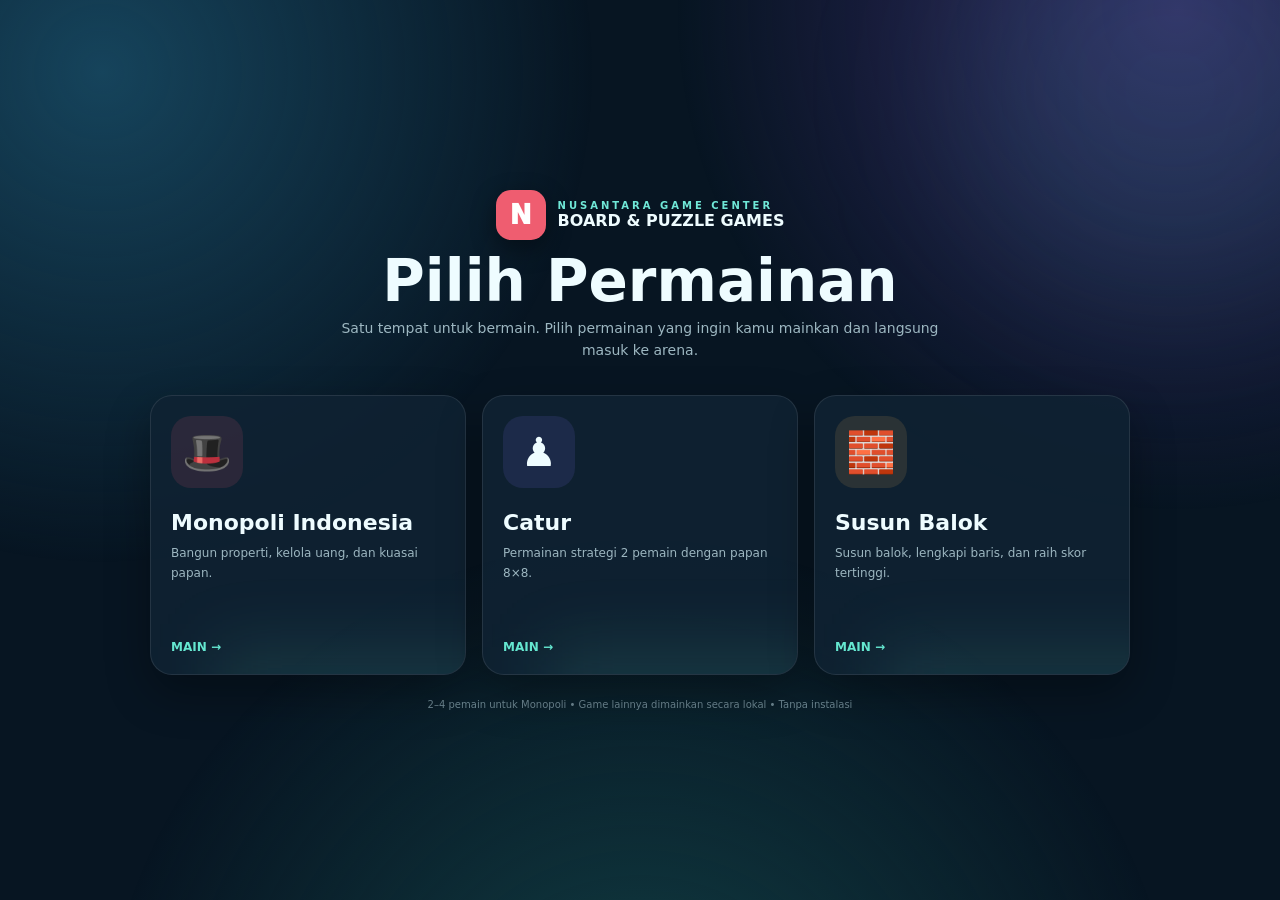
==== index.html @ 36b2a160 "Make game selection the first page" ====
<!DOCTYPE html><html lang="id"><head><meta charset="UTF-8"><meta name="viewport" content="width=device-width,initial-scale=1"><title>Nusantara Game Center</title><style>*{box-sizing:border-box}html,body{margin:0;min-height:100%;font-family:Inter,system-ui,-apple-system,Segoe UI,sans-serif}body{min-height:100vh;display:flex;align-items:center;justify-content:center;padding:24px;background:#071522;color:#eefcff;overflow-x:hidden;position:relative}body:before{content:'';position:fixed;inset:-20%;background:radial-gradient(circle at 20% 20%,#16445c 0,transparent 28%),radial-gradient(circle at 80% 15%,#31265f 0,transparent 28%),radial-gradient(circle at 50% 100%,#123f45 0,transparent 35%);z-index:-2}.glow{position:fixed;width:420px;height:420px;border-radius:50%;background:#43d9d01c;filter:blur(80px);top:-120px;right:-100px;z-index:-1}.wrap{width:min(980px,100%);text-align:center}.brand{display:inline-flex;align-items:center;gap:12px;margin-bottom:10px}.brandmark{width:50px;height:50px;border-radius:15px;background:#ef5d70;color:white;display:grid;place-items:center;font-weight:1000;font-size:26px;box-shadow:0 8px 25px #0006}.eyebrow{text-transform:uppercase;letter-spacing:3px;font-size:10px;color:#70e8d8;font-weight:800}h1{margin:4px 0 8px;font-size:clamp(30px,6vw,58px);line-height:.95}p{margin:0 auto;color:#9db7c1;max-width:620px;font-size:14px;line-height:1.6}.games{display:grid;grid-template-columns:repeat(3,1fr);gap:16px;margin-top:34px}.game{display:flex;flex-direction:column;text-align:left;text-decoration:none;color:inherit;min-height:280px;padding:20px;border:1px solid #ffffff18;border-radius:22px;background:#102333d9;box-shadow:0 18px 45px #0005;transition:.2s;position:relative;overflow:hidden}.game:hover{transform:translateY(-5px);border-color:#65e7d066}.game:after{content:'';position:absolute;inset:auto -20% -55% 20%;height:180px;background:#65e7d01c;filter:blur(35px)}.icon{width:72px;height:72px;border-radius:20px;display:grid;place-items:center;font-size:40px;background:#ffffff0d;margin-bottom:22px;position:relative;z-index:1}.game h2{font-size:22px;margin:0 0 7px;position:relative;z-index:1}.game span{font-size:12px;color:#9db7c1;line-height:1.5;position:relative;z-index:1}.play{margin-top:auto;padding-top:20px;color:#65e7d0;font-weight:900;font-size:12px;position:relative;z-index:1}.mono .icon{background:#ef5d7020}.chess .icon{background:#8a7cf620}.blocks .icon{background:#f3b85c20}footer{margin-top:24px;color:#6f8994;font-size:10px}@media(max-width:700px){body{padding:16px;align-items:flex-start}.wrap{padding-top:24px}.brandmark{width:42px;height:42px;font-size:22px}.eyebrow{font-size:8px;letter-spacing:2px}h1{font-size:34px}p{font-size:12px}.games{grid-template-columns:1fr;gap:10px;margin-top:24px}.game{min-height:0;height:108px;padding:14px 16px;display:grid;grid-template-columns:58px 1fr auto;grid-template-rows:auto auto;column-gap:14px;align-items:center}.icon{width:58px;height:58px;border-radius:16px;font-size:31px;grid-row:1/3;margin:0}.game h2{font-size:17px;margin:0}.game span{font-size:10px}.play{padding:0;grid-column:3;grid-row:1/3;white-space:nowrap}footer{margin-top:18px}}@media(max-width:390px){.wrap{padding-top:10px}.games{margin-top:18px}.game{height:96px;padding:11px 13px;grid-template-columns:50px 1fr auto;gap:10px}.icon{width:50px;height:50px;font-size:27px}.game h2{font-size:15px}.game span{font-size:9px}}
</style></head><body><div class="glow"></div><main class="wrap"><div class="brand"><div class="brandmark">N</div><div style="text-align:left"><div class="eyebrow">Nusantara Game Center</div><strong>BOARD & PUZZLE GAMES</strong></div></div><h1>Pilih Permainan</h1><p>Satu tempat untuk bermain. Pilih permainan yang ingin kamu mainkan dan langsung masuk ke arena.</p><section class="games"><a class="game mono" href="monopoly.html"><div class="icon">🎩</div><div><h2>Monopoli Indonesia</h2><span>Bangun properti, kelola uang, dan kuasai papan.</span></div><div class="play">MAIN →</div></a><a class="game chess" href="chess.html"><div class="icon">♟</div><div><h2>Catur</h2><span>Permainan strategi 2 pemain dengan papan 8×8.</span></div><div class="play">MAIN →</div></a><a class="game blocks" href="blocks.html"><div class="icon">🧱</div><div><h2>Susun Balok</h2><span>Susun balok, lengkapi baris, dan raih skor tertinggi.</span></div><div class="play">MAIN →</div></a></section><footer>2–4 pemain untuk Monopoli • Game lainnya dimainkan secara lokal • Tanpa instalasi</footer></main></body></html>
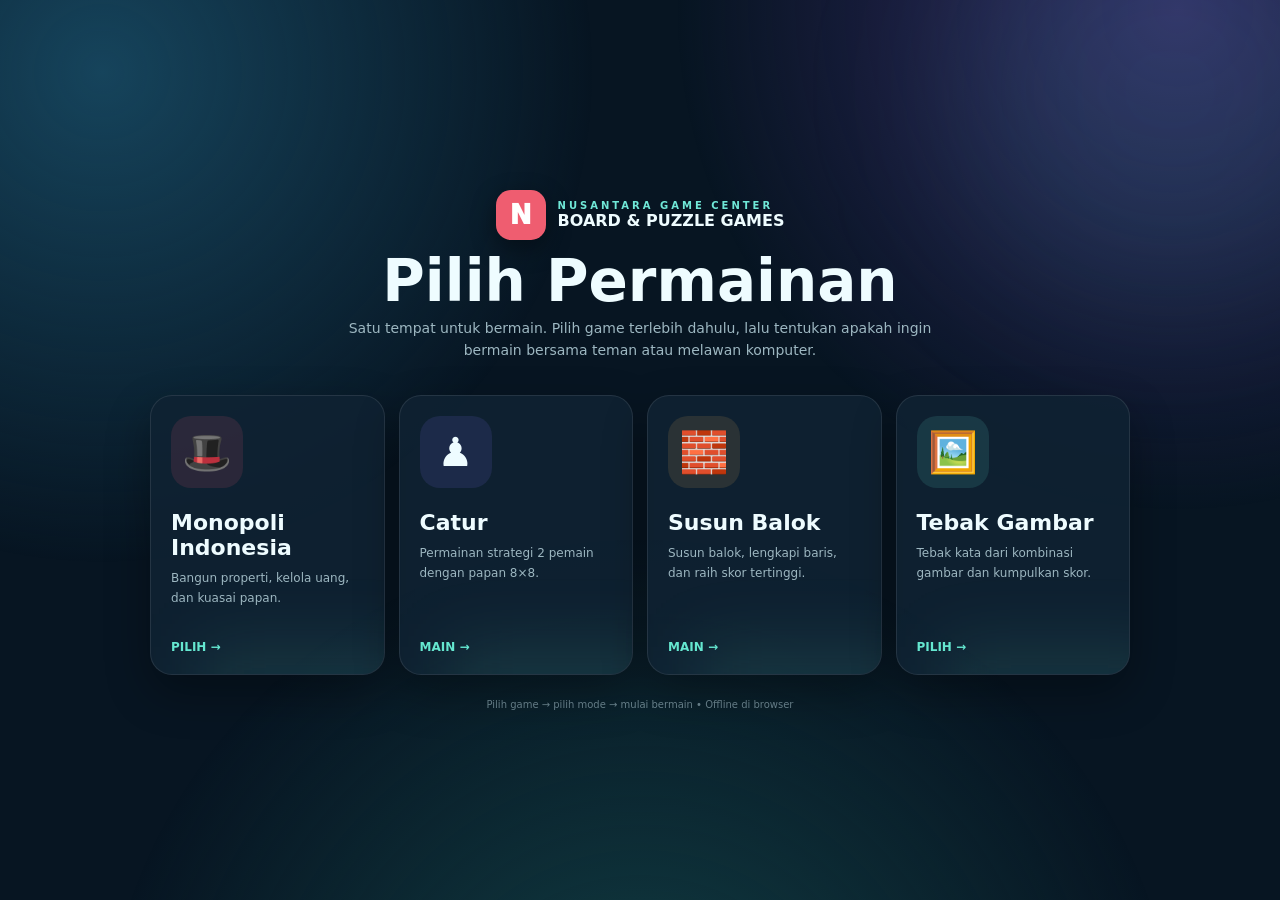
==== commit 9d83a0e7: "Make game selection the first screen and add Tebak Gambar" ====
--- a/index.html
+++ b/index.html
@@ -1,2 +1,2 @@
-<!DOCTYPE html><html lang="id"><head><meta charset="UTF-8"><meta name="viewport" content="width=device-width,initial-scale=1"><title>Nusantara Game Center</title><style>*{box-sizing:border-box}html,body{margin:0;min-height:100%;font-family:Inter,system-ui,-apple-system,Segoe UI,sans-serif}body{min-height:100vh;display:flex;align-items:center;justify-content:center;padding:24px;background:#071522;color:#eefcff;overflow-x:hidden;position:relative}body:before{content:'';position:fixed;inset:-20%;background:radial-gradient(circle at 20% 20%,#16445c 0,transparent 28%),radial-gradient(circle at 80% 15%,#31265f 0,transparent 28%),radial-gradient(circle at 50% 100%,#123f45 0,transparent 35%);z-index:-2}.glow{position:fixed;width:420px;height:420px;border-radius:50%;background:#43d9d01c;filter:blur(80px);top:-120px;right:-100px;z-index:-1}.wrap{width:min(980px,100%);text-align:center}.brand{display:inline-flex;align-items:center;gap:12px;margin-bottom:10px}.brandmark{width:50px;height:50px;border-radius:15px;background:#ef5d70;color:white;display:grid;place-items:center;font-weight:1000;font-size:26px;box-shadow:0 8px 25px #0006}.eyebrow{text-transform:uppercase;letter-spacing:3px;font-size:10px;color:#70e8d8;font-weight:800}h1{margin:4px 0 8px;font-size:clamp(30px,6vw,58px);line-height:.95}p{margin:0 auto;color:#9db7c1;max-width:620px;font-size:14px;line-height:1.6}.games{display:grid;grid-template-columns:repeat(3,1fr);gap:16px;margin-top:34px}.game{display:flex;flex-direction:column;text-align:left;text-decoration:none;color:inherit;min-height:280px;padding:20px;border:1px solid #ffffff18;border-radius:22px;background:#102333d9;box-shadow:0 18px 45px #0005;transition:.2s;position:relative;overflow:hidden}.game:hover{transform:translateY(-5px);border-color:#65e7d066}.game:after{content:'';position:absolute;inset:auto -20% -55% 20%;height:180px;background:#65e7d01c;filter:blur(35px)}.icon{width:72px;height:72px;border-radius:20px;display:grid;place-items:center;font-size:40px;background:#ffffff0d;margin-bottom:22px;position:relative;z-index:1}.game h2{font-size:22px;margin:0 0 7px;position:relative;z-index:1}.game span{font-size:12px;color:#9db7c1;line-height:1.5;position:relative;z-index:1}.play{margin-top:auto;padding-top:20px;color:#65e7d0;font-weight:900;font-size:12px;position:relative;z-index:1}.mono .icon{background:#ef5d7020}.chess .icon{background:#8a7cf620}.blocks .icon{background:#f3b85c20}footer{margin-top:24px;color:#6f8994;font-size:10px}@media(max-width:700px){body{padding:16px;align-items:flex-start}.wrap{padding-top:24px}.brandmark{width:42px;height:42px;font-size:22px}.eyebrow{font-size:8px;letter-spacing:2px}h1{font-size:34px}p{font-size:12px}.games{grid-template-columns:1fr;gap:10px;margin-top:24px}.game{min-height:0;height:108px;padding:14px 16px;display:grid;grid-template-columns:58px 1fr auto;grid-template-rows:auto auto;column-gap:14px;align-items:center}.icon{width:58px;height:58px;border-radius:16px;font-size:31px;grid-row:1/3;margin:0}.game h2{font-size:17px;margin:0}.game span{font-size:10px}.play{padding:0;grid-column:3;grid-row:1/3;white-space:nowrap}footer{margin-top:18px}}@media(max-width:390px){.wrap{padding-top:10px}.games{margin-top:18px}.game{height:96px;padding:11px 13px;grid-template-columns:50px 1fr auto;gap:10px}.icon{width:50px;height:50px;font-size:27px}.game h2{font-size:15px}.game span{font-size:9px}}
-</style></head><body><div class="glow"></div><main class="wrap"><div class="brand"><div class="brandmark">N</div><div style="text-align:left"><div class="eyebrow">Nusantara Game Center</div><strong>BOARD & PUZZLE GAMES</strong></div></div><h1>Pilih Permainan</h1><p>Satu tempat untuk bermain. Pilih permainan yang ingin kamu mainkan dan langsung masuk ke arena.</p><section class="games"><a class="game mono" href="monopoly.html"><div class="icon">🎩</div><div><h2>Monopoli Indonesia</h2><span>Bangun properti, kelola uang, dan kuasai papan.</span></div><div class="play">MAIN →</div></a><a class="game chess" href="chess.html"><div class="icon">♟</div><div><h2>Catur</h2><span>Permainan strategi 2 pemain dengan papan 8×8.</span></div><div class="play">MAIN →</div></a><a class="game blocks" href="blocks.html"><div class="icon">🧱</div><div><h2>Susun Balok</h2><span>Susun balok, lengkapi baris, dan raih skor tertinggi.</span></div><div class="play">MAIN →</div></a></section><footer>2–4 pemain untuk Monopoli • Game lainnya dimainkan secara lokal • Tanpa instalasi</footer></main></body></html>+<!DOCTYPE html><html lang="id"><head><meta charset="UTF-8"><meta name="viewport" content="width=device-width,initial-scale=1"><title>Nusantara Game Center</title><style>*{box-sizing:border-box}html,body{margin:0;min-height:100%;font-family:Inter,system-ui,-apple-system,Segoe UI,sans-serif}body{min-height:100vh;display:flex;align-items:center;justify-content:center;padding:24px;background:#071522;color:#eefcff;overflow-x:hidden;position:relative}body:before{content:'';position:fixed;inset:-20%;background:radial-gradient(circle at 20% 20%,#16445c 0,transparent 28%),radial-gradient(circle at 80% 15%,#31265f 0,transparent 28%),radial-gradient(circle at 50% 100%,#123f45 0,transparent 35%);z-index:-2}.glow{position:fixed;width:420px;height:420px;border-radius:50%;background:#43d9d01c;filter:blur(80px);top:-120px;right:-100px;z-index:-1}.wrap{width:min(980px,100%);text-align:center}.brand{display:inline-flex;align-items:center;gap:12px;margin-bottom:10px}.brandmark{width:50px;height:50px;border-radius:15px;background:#ef5d70;color:white;display:grid;place-items:center;font-weight:1000;font-size:26px;box-shadow:0 8px 25px #0006}.eyebrow{text-transform:uppercase;letter-spacing:3px;font-size:10px;color:#70e8d8;font-weight:800}h1{margin:4px 0 8px;font-size:clamp(30px,6vw,58px);line-height:.95}p{margin:0 auto;color:#9db7c1;max-width:620px;font-size:14px;line-height:1.6}.games{display:grid;grid-template-columns:repeat(4,1fr);gap:14px;margin-top:34px}.game{display:flex;flex-direction:column;text-align:left;text-decoration:none;color:inherit;min-height:280px;padding:20px;border:1px solid #ffffff18;border-radius:22px;background:#102333d9;box-shadow:0 18px 45px #0005;transition:.2s;position:relative;overflow:hidden}.game:hover{transform:translateY(-5px);border-color:#65e7d066}.game:after{content:'';position:absolute;inset:auto -20% -55% 20%;height:180px;background:#65e7d01c;filter:blur(35px)}.icon{width:72px;height:72px;border-radius:20px;display:grid;place-items:center;font-size:40px;background:#ffffff0d;margin-bottom:22px;position:relative;z-index:1}.game h2{font-size:22px;margin:0 0 7px;position:relative;z-index:1}.game span{font-size:12px;color:#9db7c1;line-height:1.5;position:relative;z-index:1}.play{margin-top:auto;padding-top:20px;color:#65e7d0;font-weight:900;font-size:12px;position:relative;z-index:1}.mono .icon{background:#ef5d7020}.chess .icon{background:#8a7cf620}.blocks .icon{background:#f3b85c20}.guess .icon{background:#65e7d020}footer{margin-top:24px;color:#6f8994;font-size:10px}@media(max-width:850px){.games{grid-template-columns:repeat(2,1fr)}}@media(max-width:700px){body{padding:16px;align-items:flex-start}.wrap{padding-top:24px}.brandmark{width:42px;height:42px;font-size:22px}.eyebrow{font-size:8px;letter-spacing:2px}h1{font-size:34px}p{font-size:12px}.games{grid-template-columns:1fr;gap:10px;margin-top:24px}.game{min-height:0;height:108px;padding:14px 16px;display:grid;grid-template-columns:58px 1fr auto;grid-template-rows:auto auto;column-gap:14px;align-items:center}.icon{width:58px;height:58px;border-radius:16px;font-size:31px;grid-row:1/3;margin:0}.game h2{font-size:17px;margin:0}.game span{font-size:10px}.play{padding:0;grid-column:3;grid-row:1/3;white-space:nowrap}footer{margin-top:18px}}@media(max-width:390px){.wrap{padding-top:10px}.games{margin-top:18px}.game{height:96px;padding:11px 13px;grid-template-columns:50px 1fr auto;gap:10px}.icon{width:50px;height:50px;font-size:27px}.game h2{font-size:15px}.game span{font-size:9px}}
+</style></head><body><div class="glow"></div><main class="wrap"><div class="brand"><div class="brandmark">N</div><div style="text-align:left"><div class="eyebrow">Nusantara Game Center</div><strong>BOARD & PUZZLE GAMES</strong></div></div><h1>Pilih Permainan</h1><p>Satu tempat untuk bermain. Pilih game terlebih dahulu, lalu tentukan apakah ingin bermain bersama teman atau melawan komputer.</p><section class="games"><a class="game mono" href="mode.html?game=monopoly"><div class="icon">🎩</div><div><h2>Monopoli Indonesia</h2><span>Bangun properti, kelola uang, dan kuasai papan.</span></div><div class="play">PILIH →</div></a><a class="game chess" href="chess.html"><div class="icon">♟</div><div><h2>Catur</h2><span>Permainan strategi 2 pemain dengan papan 8×8.</span></div><div class="play">MAIN →</div></a><a class="game blocks" href="blocks.html"><div class="icon">🧱</div><div><h2>Susun Balok</h2><span>Susun balok, lengkapi baris, dan raih skor tertinggi.</span></div><div class="play">MAIN →</div></a><a class="game guess" href="mode.html?game=tebak-gambar"><div class="icon">🖼️</div><div><h2>Tebak Gambar</h2><span>Tebak kata dari kombinasi gambar dan kumpulkan skor.</span></div><div class="play">PILIH →</div></a></section><footer>Pilih game → pilih mode → mulai bermain • Offline di browser</footer></main></body></html>
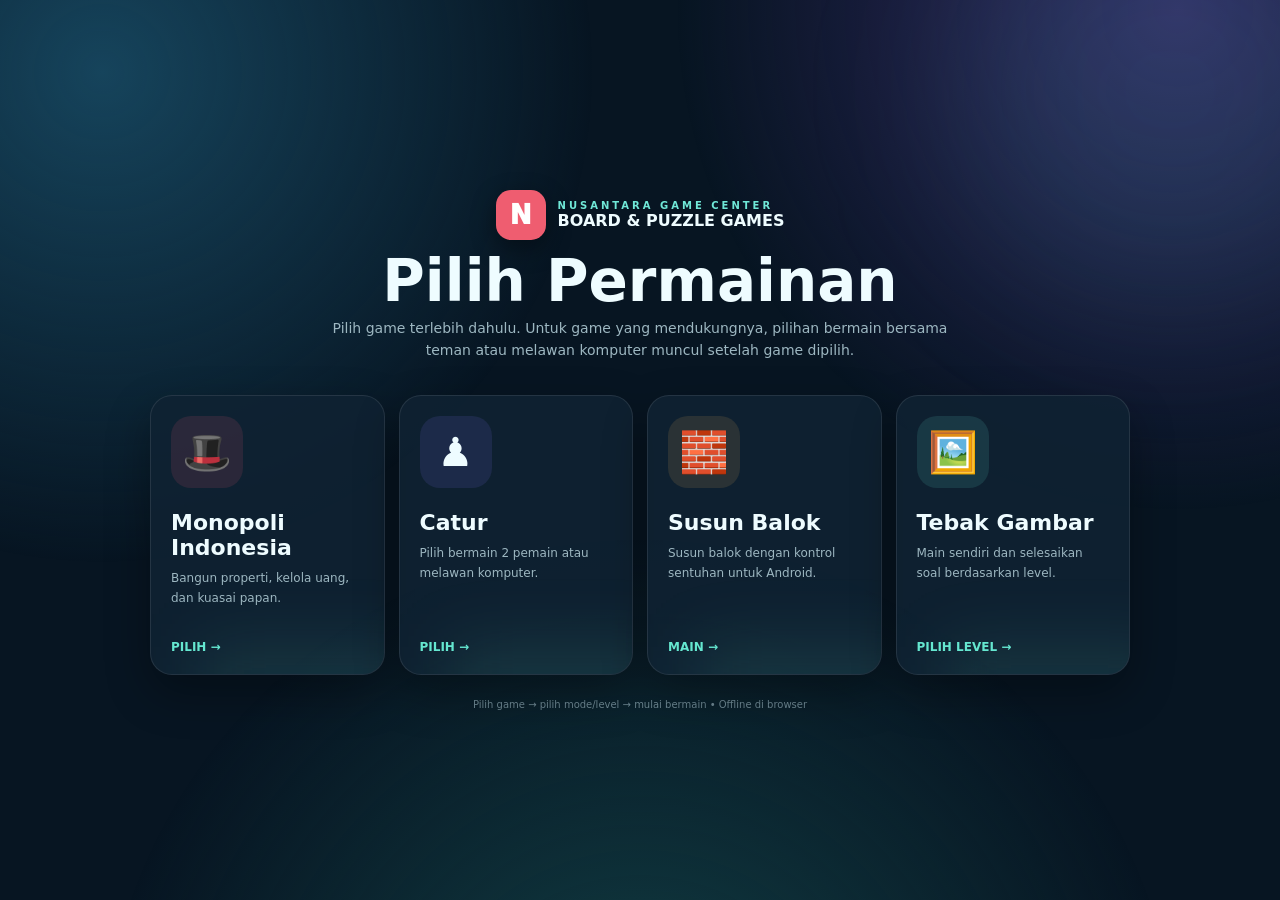
==== commit 693f44ce: "Perbaiki alur game dan kontrol Susun Balok" ====
--- a/index.html
+++ b/index.html
@@ -1,2 +1 @@
-<!DOCTYPE html><html lang="id"><head><meta charset="UTF-8"><meta name="viewport" content="width=device-width,initial-scale=1"><title>Nusantara Game Center</title><style>*{box-sizing:border-box}html,body{margin:0;min-height:100%;font-family:Inter,system-ui,-apple-system,Segoe UI,sans-serif}body{min-height:100vh;display:flex;align-items:center;justify-content:center;padding:24px;background:#071522;color:#eefcff;overflow-x:hidden;position:relative}body:before{content:'';position:fixed;inset:-20%;background:radial-gradient(circle at 20% 20%,#16445c 0,transparent 28%),radial-gradient(circle at 80% 15%,#31265f 0,transparent 28%),radial-gradient(circle at 50% 100%,#123f45 0,transparent 35%);z-index:-2}.glow{position:fixed;width:420px;height:420px;border-radius:50%;background:#43d9d01c;filter:blur(80px);top:-120px;right:-100px;z-index:-1}.wrap{width:min(980px,100%);text-align:center}.brand{display:inline-flex;align-items:center;gap:12px;margin-bottom:10px}.brandmark{width:50px;height:50px;border-radius:15px;background:#ef5d70;color:white;display:grid;place-items:center;font-weight:1000;font-size:26px;box-shadow:0 8px 25px #0006}.eyebrow{text-transform:uppercase;letter-spacing:3px;font-size:10px;color:#70e8d8;font-weight:800}h1{margin:4px 0 8px;font-size:clamp(30px,6vw,58px);line-height:.95}p{margin:0 auto;color:#9db7c1;max-width:620px;font-size:14px;line-height:1.6}.games{display:grid;grid-template-columns:repeat(4,1fr);gap:14px;margin-top:34px}.game{display:flex;flex-direction:column;text-align:left;text-decoration:none;color:inherit;min-height:280px;padding:20px;border:1px solid #ffffff18;border-radius:22px;background:#102333d9;box-shadow:0 18px 45px #0005;transition:.2s;position:relative;overflow:hidden}.game:hover{transform:translateY(-5px);border-color:#65e7d066}.game:after{content:'';position:absolute;inset:auto -20% -55% 20%;height:180px;background:#65e7d01c;filter:blur(35px)}.icon{width:72px;height:72px;border-radius:20px;display:grid;place-items:center;font-size:40px;background:#ffffff0d;margin-bottom:22px;position:relative;z-index:1}.game h2{font-size:22px;margin:0 0 7px;position:relative;z-index:1}.game span{font-size:12px;color:#9db7c1;line-height:1.5;position:relative;z-index:1}.play{margin-top:auto;padding-top:20px;color:#65e7d0;font-weight:900;font-size:12px;position:relative;z-index:1}.mono .icon{background:#ef5d7020}.chess .icon{background:#8a7cf620}.blocks .icon{background:#f3b85c20}.guess .icon{background:#65e7d020}footer{margin-top:24px;color:#6f8994;font-size:10px}@media(max-width:850px){.games{grid-template-columns:repeat(2,1fr)}}@media(max-width:700px){body{padding:16px;align-items:flex-start}.wrap{padding-top:24px}.brandmark{width:42px;height:42px;font-size:22px}.eyebrow{font-size:8px;letter-spacing:2px}h1{font-size:34px}p{font-size:12px}.games{grid-template-columns:1fr;gap:10px;margin-top:24px}.game{min-height:0;height:108px;padding:14px 16px;display:grid;grid-template-columns:58px 1fr auto;grid-template-rows:auto auto;column-gap:14px;align-items:center}.icon{width:58px;height:58px;border-radius:16px;font-size:31px;grid-row:1/3;margin:0}.game h2{font-size:17px;margin:0}.game span{font-size:10px}.play{padding:0;grid-column:3;grid-row:1/3;white-space:nowrap}footer{margin-top:18px}}@media(max-width:390px){.wrap{padding-top:10px}.games{margin-top:18px}.game{height:96px;padding:11px 13px;grid-template-columns:50px 1fr auto;gap:10px}.icon{width:50px;height:50px;font-size:27px}.game h2{font-size:15px}.game span{font-size:9px}}
-</style></head><body><div class="glow"></div><main class="wrap"><div class="brand"><div class="brandmark">N</div><div style="text-align:left"><div class="eyebrow">Nusantara Game Center</div><strong>BOARD & PUZZLE GAMES</strong></div></div><h1>Pilih Permainan</h1><p>Satu tempat untuk bermain. Pilih game terlebih dahulu, lalu tentukan apakah ingin bermain bersama teman atau melawan komputer.</p><section class="games"><a class="game mono" href="mode.html?game=monopoly"><div class="icon">🎩</div><div><h2>Monopoli Indonesia</h2><span>Bangun properti, kelola uang, dan kuasai papan.</span></div><div class="play">PILIH →</div></a><a class="game chess" href="chess.html"><div class="icon">♟</div><div><h2>Catur</h2><span>Permainan strategi 2 pemain dengan papan 8×8.</span></div><div class="play">MAIN →</div></a><a class="game blocks" href="blocks.html"><div class="icon">🧱</div><div><h2>Susun Balok</h2><span>Susun balok, lengkapi baris, dan raih skor tertinggi.</span></div><div class="play">MAIN →</div></a><a class="game guess" href="mode.html?game=tebak-gambar"><div class="icon">🖼️</div><div><h2>Tebak Gambar</h2><span>Tebak kata dari kombinasi gambar dan kumpulkan skor.</span></div><div class="play">PILIH →</div></a></section><footer>Pilih game → pilih mode → mulai bermain • Offline di browser</footer></main></body></html>+<!DOCTYPE html><html lang="id"><head><meta charset="UTF-8"><meta name="viewport" content="width=device-width,initial-scale=1"><title>Nusantara Game Center</title><style>*{box-sizing:border-box}html,body{margin:0;min-height:100%;font-family:Inter,system-ui,-apple-system,Segoe UI,sans-serif}body{min-height:100vh;display:flex;align-items:center;justify-content:center;padding:24px;background:#071522;color:#eefcff;overflow-x:hidden;position:relative}body:before{content:'';position:fixed;inset:-20%;background:radial-gradient(circle at 20% 20%,#16445c 0,transparent 28%),radial-gradient(circle at 80% 15%,#31265f 0,transparent 28%),radial-gradient(circle at 50% 100%,#123f45 0,transparent 35%);z-index:-2}.glow{position:fixed;width:420px;height:420px;border-radius:50%;background:#43d9d01c;filter:blur(80px);top:-120px;right:-100px;z-index:-1}.wrap{width:min(980px,100%);text-align:center}.brand{display:inline-flex;align-items:center;gap:12px;margin-bottom:10px}.brandmark{width:50px;height:50px;border-radius:15px;background:#ef5d70;color:white;display:grid;place-items:center;font-weight:1000;font-size:26px;box-shadow:0 8px 25px #0006}.eyebrow{text-transform:uppercase;letter-spacing:3px;font-size:10px;color:#70e8d8;font-weight:800}h1{margin:4px 0 8px;font-size:clamp(30px,6vw,58px);line-height:.95}p{margin:0 auto;color:#9db7c1;max-width:620px;font-size:14px;line-height:1.6}.games{display:grid;grid-template-columns:repeat(4,1fr);gap:14px;margin-top:34px}.game{display:flex;flex-direction:column;text-align:left;text-decoration:none;color:inherit;min-height:280px;padding:20px;border:1px solid #ffffff18;border-radius:22px;background:#102333d9;box-shadow:0 18px 45px #0005;transition:.2s;position:relative;overflow:hidden}.game:hover{transform:translateY(-5px);border-color:#65e7d066}.game:after{content:'';position:absolute;inset:auto -20% -55% 20%;height:180px;background:#65e7d01c;filter:blur(35px)}.icon{width:72px;height:72px;border-radius:20px;display:grid;place-items:center;font-size:40px;background:#ffffff0d;margin-bottom:22px;position:relative;z-index:1}.game h2{font-size:22px;margin:0 0 7px;position:relative;z-index:1}.game span{font-size:12px;color:#9db7c1;line-height:1.5;position:relative;z-index:1}.play{margin-top:auto;padding-top:20px;color:#65e7d0;font-weight:900;font-size:12px;position:relative;z-index:1}.mono .icon{background:#ef5d7020}.chess .icon{background:#8a7cf620}.blocks .icon{background:#f3b85c20}.guess .icon{background:#65e7d020}footer{margin-top:24px;color:#6f8994;font-size:10px}@media(max-width:850px){.games{grid-template-columns:repeat(2,1fr)}}@media(max-width:700px){body{padding:16px;align-items:flex-start}.wrap{padding-top:24px}.brandmark{width:42px;height:42px;font-size:22px}.eyebrow{font-size:8px;letter-spacing:2px}h1{font-size:34px}p{font-size:12px}.games{grid-template-columns:1fr;gap:10px;margin-top:24px}.game{min-height:0;height:108px;padding:14px 16px;display:grid;grid-template-columns:58px 1fr auto;grid-template-rows:auto auto;column-gap:14px;align-items:center}.icon{width:58px;height:58px;border-radius:16px;font-size:31px;grid-row:1/3;margin:0}.game h2{font-size:17px;margin:0}.game span{font-size:10px}.play{padding:0;grid-column:3;grid-row:1/3;white-space:nowrap}footer{margin-top:18px}}@media(max-width:390px){.wrap{padding-top:10px}.games{margin-top:18px}.game{height:96px;padding:11px 13px;grid-template-columns:50px 1fr auto;gap:10px}.icon{width:50px;height:50px;font-size:27px}.game h2{font-size:15px}.game span{font-size:9px}}</style></head><body><div class="glow"></div><main class="wrap"><div class="brand"><div class="brandmark">N</div><div style="text-align:left"><div class="eyebrow">Nusantara Game Center</div><strong>BOARD & PUZZLE GAMES</strong></div></div><h1>Pilih Permainan</h1><p>Pilih game terlebih dahulu. Untuk game yang mendukungnya, pilihan bermain bersama teman atau melawan komputer muncul setelah game dipilih.</p><section class="games"><a class="game mono" href="games.html?game=monopoly"><div class="icon">🎩</div><div><h2>Monopoli Indonesia</h2><span>Bangun properti, kelola uang, dan kuasai papan.</span></div><div class="play">PILIH →</div></a><a class="game chess" href="games.html?game=chess"><div class="icon">♟</div><div><h2>Catur</h2><span>Pilih bermain 2 pemain atau melawan komputer.</span></div><div class="play">PILIH →</div></a><a class="game blocks" href="blocks.html"><div class="icon">🧱</div><div><h2>Susun Balok</h2><span>Susun balok dengan kontrol sentuhan untuk Android.</span></div><div class="play">MAIN →</div></a><a class="game guess" href="games.html?game=tebak-gambar"><div class="icon">🖼️</div><div><h2>Tebak Gambar</h2><span>Main sendiri dan selesaikan soal berdasarkan level.</span></div><div class="play">PILIH LEVEL →</div></a></section><footer>Pilih game → pilih mode/level → mulai bermain • Offline di browser</footer></main></body></html>
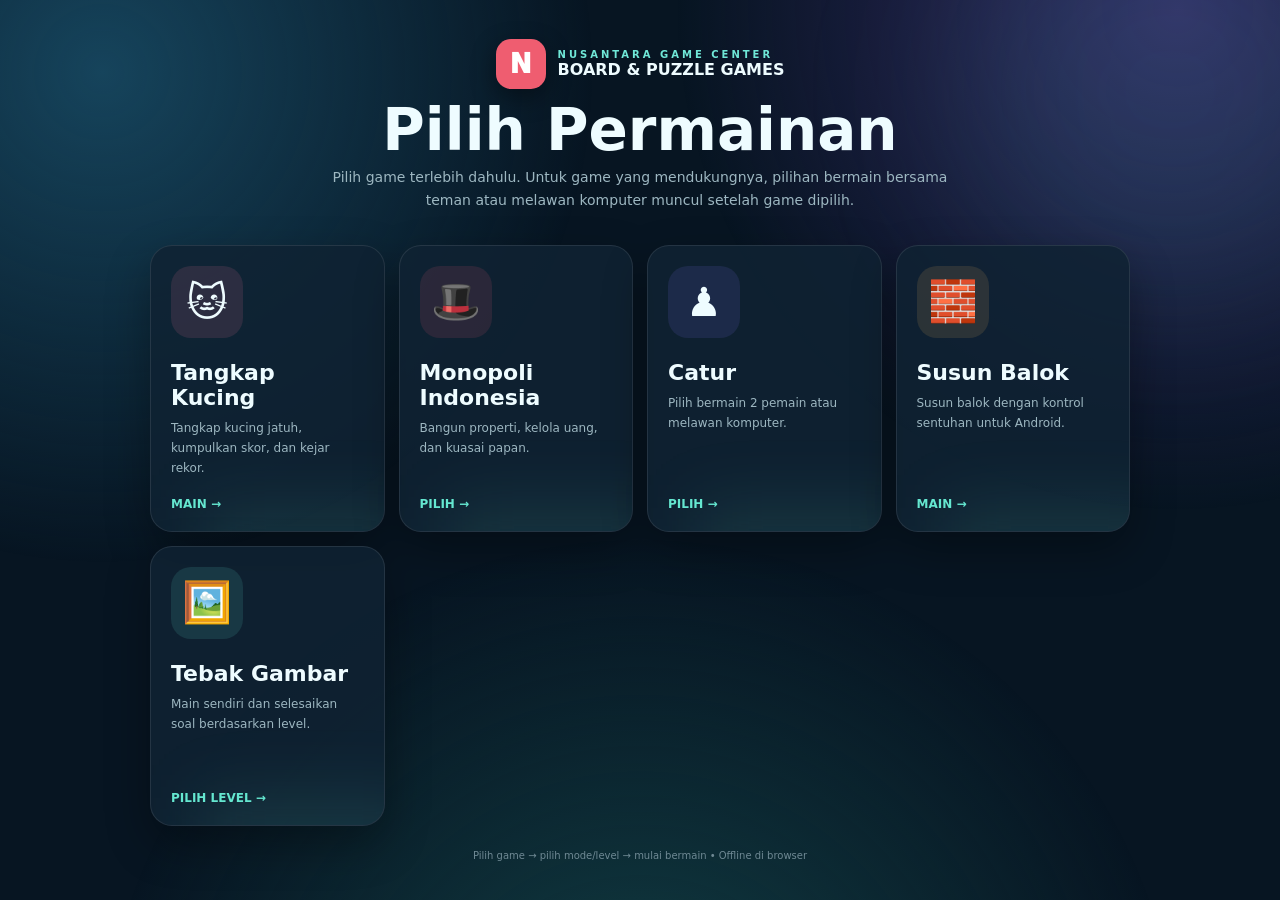
==== commit 9db82e8b: "Add Tangkap Kucing to game selection" ====
--- a/index.html
+++ b/index.html
@@ -1 +1 @@
-<!DOCTYPE html><html lang="id"><head><meta charset="UTF-8"><meta name="viewport" content="width=device-width,initial-scale=1"><title>Nusantara Game Center</title><style>*{box-sizing:border-box}html,body{margin:0;min-height:100%;font-family:Inter,system-ui,-apple-system,Segoe UI,sans-serif}body{min-height:100vh;display:flex;align-items:center;justify-content:center;padding:24px;background:#071522;color:#eefcff;overflow-x:hidden;position:relative}body:before{content:'';position:fixed;inset:-20%;background:radial-gradient(circle at 20% 20%,#16445c 0,transparent 28%),radial-gradient(circle at 80% 15%,#31265f 0,transparent 28%),radial-gradient(circle at 50% 100%,#123f45 0,transparent 35%);z-index:-2}.glow{position:fixed;width:420px;height:420px;border-radius:50%;background:#43d9d01c;filter:blur(80px);top:-120px;right:-100px;z-index:-1}.wrap{width:min(980px,100%);text-align:center}.brand{display:inline-flex;align-items:center;gap:12px;margin-bottom:10px}.brandmark{width:50px;height:50px;border-radius:15px;background:#ef5d70;color:white;display:grid;place-items:center;font-weight:1000;font-size:26px;box-shadow:0 8px 25px #0006}.eyebrow{text-transform:uppercase;letter-spacing:3px;font-size:10px;color:#70e8d8;font-weight:800}h1{margin:4px 0 8px;font-size:clamp(30px,6vw,58px);line-height:.95}p{margin:0 auto;color:#9db7c1;max-width:620px;font-size:14px;line-height:1.6}.games{display:grid;grid-template-columns:repeat(4,1fr);gap:14px;margin-top:34px}.game{display:flex;flex-direction:column;text-align:left;text-decoration:none;color:inherit;min-height:280px;padding:20px;border:1px solid #ffffff18;border-radius:22px;background:#102333d9;box-shadow:0 18px 45px #0005;transition:.2s;position:relative;overflow:hidden}.game:hover{transform:translateY(-5px);border-color:#65e7d066}.game:after{content:'';position:absolute;inset:auto -20% -55% 20%;height:180px;background:#65e7d01c;filter:blur(35px)}.icon{width:72px;height:72px;border-radius:20px;display:grid;place-items:center;font-size:40px;background:#ffffff0d;margin-bottom:22px;position:relative;z-index:1}.game h2{font-size:22px;margin:0 0 7px;position:relative;z-index:1}.game span{font-size:12px;color:#9db7c1;line-height:1.5;position:relative;z-index:1}.play{margin-top:auto;padding-top:20px;color:#65e7d0;font-weight:900;font-size:12px;position:relative;z-index:1}.mono .icon{background:#ef5d7020}.chess .icon{background:#8a7cf620}.blocks .icon{background:#f3b85c20}.guess .icon{background:#65e7d020}footer{margin-top:24px;color:#6f8994;font-size:10px}@media(max-width:850px){.games{grid-template-columns:repeat(2,1fr)}}@media(max-width:700px){body{padding:16px;align-items:flex-start}.wrap{padding-top:24px}.brandmark{width:42px;height:42px;font-size:22px}.eyebrow{font-size:8px;letter-spacing:2px}h1{font-size:34px}p{font-size:12px}.games{grid-template-columns:1fr;gap:10px;margin-top:24px}.game{min-height:0;height:108px;padding:14px 16px;display:grid;grid-template-columns:58px 1fr auto;grid-template-rows:auto auto;column-gap:14px;align-items:center}.icon{width:58px;height:58px;border-radius:16px;font-size:31px;grid-row:1/3;margin:0}.game h2{font-size:17px;margin:0}.game span{font-size:10px}.play{padding:0;grid-column:3;grid-row:1/3;white-space:nowrap}footer{margin-top:18px}}@media(max-width:390px){.wrap{padding-top:10px}.games{margin-top:18px}.game{height:96px;padding:11px 13px;grid-template-columns:50px 1fr auto;gap:10px}.icon{width:50px;height:50px;font-size:27px}.game h2{font-size:15px}.game span{font-size:9px}}</style></head><body><div class="glow"></div><main class="wrap"><div class="brand"><div class="brandmark">N</div><div style="text-align:left"><div class="eyebrow">Nusantara Game Center</div><strong>BOARD & PUZZLE GAMES</strong></div></div><h1>Pilih Permainan</h1><p>Pilih game terlebih dahulu. Untuk game yang mendukungnya, pilihan bermain bersama teman atau melawan komputer muncul setelah game dipilih.</p><section class="games"><a class="game mono" href="games.html?game=monopoly"><div class="icon">🎩</div><div><h2>Monopoli Indonesia</h2><span>Bangun properti, kelola uang, dan kuasai papan.</span></div><div class="play">PILIH →</div></a><a class="game chess" href="games.html?game=chess"><div class="icon">♟</div><div><h2>Catur</h2><span>Pilih bermain 2 pemain atau melawan komputer.</span></div><div class="play">PILIH →</div></a><a class="game blocks" href="blocks.html"><div class="icon">🧱</div><div><h2>Susun Balok</h2><span>Susun balok dengan kontrol sentuhan untuk Android.</span></div><div class="play">MAIN →</div></a><a class="game guess" href="games.html?game=tebak-gambar"><div class="icon">🖼️</div><div><h2>Tebak Gambar</h2><span>Main sendiri dan selesaikan soal berdasarkan level.</span></div><div class="play">PILIH LEVEL →</div></a></section><footer>Pilih game → pilih mode/level → mulai bermain • Offline di browser</footer></main></body></html>+<!DOCTYPE html><html lang="id"><head><meta charset="UTF-8"><meta name="viewport" content="width=device-width,initial-scale=1"><title>Nusantara Game Center</title><style>*{box-sizing:border-box}html,body{margin:0;min-height:100%;font-family:Inter,system-ui,-apple-system,Segoe UI,sans-serif}body{min-height:100vh;display:flex;align-items:center;justify-content:center;padding:24px;background:#071522;color:#eefcff;overflow-x:hidden;position:relative}body:before{content:'';position:fixed;inset:-20%;background:radial-gradient(circle at 20% 20%,#16445c 0,transparent 28%),radial-gradient(circle at 80% 15%,#31265f 0,transparent 28%),radial-gradient(circle at 50% 100%,#123f45 0,transparent 35%);z-index:-2}.glow{position:fixed;width:420px;height:420px;border-radius:50%;background:#43d9d01c;filter:blur(80px);top:-120px;right:-100px;z-index:-1}.wrap{width:min(980px,100%);text-align:center}.brand{display:inline-flex;align-items:center;gap:12px;margin-bottom:10px}.brandmark{width:50px;height:50px;border-radius:15px;background:#ef5d70;color:white;display:grid;place-items:center;font-weight:1000;font-size:26px;box-shadow:0 8px 25px #0006}.eyebrow{text-transform:uppercase;letter-spacing:3px;font-size:10px;color:#70e8d8;font-weight:800}h1{margin:4px 0 8px;font-size:clamp(30px,6vw,58px);line-height:.95}p{margin:0 auto;color:#9db7c1;max-width:620px;font-size:14px;line-height:1.6}.games{display:grid;grid-template-columns:repeat(4,1fr);gap:14px;margin-top:34px}.game{display:flex;flex-direction:column;text-align:left;text-decoration:none;color:inherit;min-height:280px;padding:20px;border:1px solid #ffffff18;border-radius:22px;background:#102333d9;box-shadow:0 18px 45px #0005;transition:.2s;position:relative;overflow:hidden}.game:hover{transform:translateY(-5px);border-color:#65e7d066}.game:after{content:'';position:absolute;inset:auto -20% -55% 20%;height:180px;background:#65e7d01c;filter:blur(35px)}.icon{width:72px;height:72px;border-radius:20px;display:grid;place-items:center;font-size:40px;background:#ffffff0d;margin-bottom:22px;position:relative;z-index:1}.game h2{font-size:22px;margin:0 0 7px;position:relative;z-index:1}.game span{font-size:12px;color:#9db7c1;line-height:1.5;position:relative;z-index:1}.play{margin-top:auto;padding-top:20px;color:#65e7d0;font-weight:900;font-size:12px;position:relative;z-index:1}.cat .icon{background:#ff7b9b20}.mono .icon{background:#ef5d7020}.chess .icon{background:#8a7cf620}.blocks .icon{background:#f3b85c20}.guess .icon{background:#65e7d020}footer{margin-top:24px;color:#6f8994;font-size:10px}@media(max-width:850px){.games{grid-template-columns:repeat(2,1fr)}}@media(max-width:700px){body{padding:16px;align-items:flex-start}.wrap{padding-top:24px}.brandmark{width:42px;height:42px;font-size:22px}.eyebrow{font-size:8px;letter-spacing:2px}h1{font-size:34px}p{font-size:12px}.games{grid-template-columns:1fr;gap:10px;margin-top:24px}.game{min-height:0;height:108px;padding:14px 16px;display:grid;grid-template-columns:58px 1fr auto;grid-template-rows:auto auto;column-gap:14px;align-items:center}.icon{width:58px;height:58px;border-radius:16px;font-size:31px;grid-row:1/3;margin:0}.game h2{font-size:17px;margin:0}.game span{font-size:10px}.play{padding:0;grid-column:3;grid-row:1/3;white-space:nowrap}footer{margin-top:18px}}@media(max-width:390px){.wrap{padding-top:10px}.games{margin-top:18px}.game{height:96px;padding:11px 13px;grid-template-columns:50px 1fr auto;gap:10px}.icon{width:50px;height:50px;font-size:27px}.game h2{font-size:15px}.game span{font-size:9px}}</style></head><body><div class="glow"></div><main class="wrap"><div class="brand"><div class="brandmark">N</div><div style="text-align:left"><div class="eyebrow">Nusantara Game Center</div><strong>BOARD & PUZZLE GAMES</strong></div></div><h1>Pilih Permainan</h1><p>Pilih game terlebih dahulu. Untuk game yang mendukungnya, pilihan bermain bersama teman atau melawan komputer muncul setelah game dipilih.</p><section class="games"><a class="game cat" href="cat.html"><div class="icon">🐱</div><div><h2>Tangkap Kucing</h2><span>Tangkap kucing jatuh, kumpulkan skor, dan kejar rekor.</span></div><div class="play">MAIN →</div></a><a class="game mono" href="games.html?game=monopoly"><div class="icon">🎩</div><div><h2>Monopoli Indonesia</h2><span>Bangun properti, kelola uang, dan kuasai papan.</span></div><div class="play">PILIH →</div></a><a class="game chess" href="games.html?game=chess"><div class="icon">♟</div><div><h2>Catur</h2><span>Pilih bermain 2 pemain atau melawan komputer.</span></div><div class="play">PILIH →</div></a><a class="game blocks" href="blocks.html"><div class="icon">🧱</div><div><h2>Susun Balok</h2><span>Susun balok dengan kontrol sentuhan untuk Android.</span></div><div class="play">MAIN →</div></a><a class="game guess" href="games.html?game=tebak-gambar"><div class="icon">🖼️</div><div><h2>Tebak Gambar</h2><span>Main sendiri dan selesaikan soal berdasarkan level.</span></div><div class="play">PILIH LEVEL →</div></a></section><footer>Pilih game → pilih mode/level → mulai bermain • Offline di browser</footer></main></body></html>
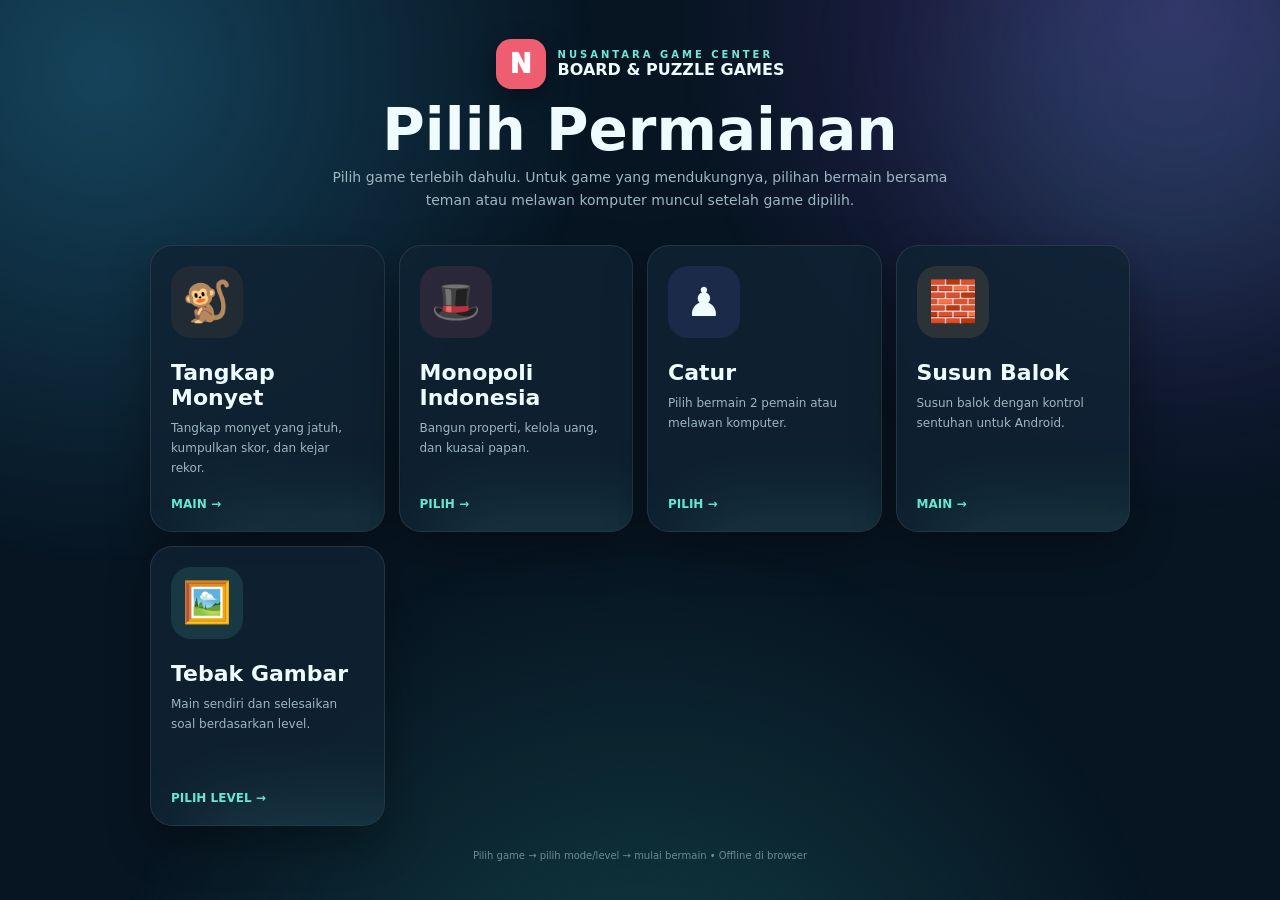
==== commit 953c86c1: "Change Tangkap Kucing to Tangkap Monyet" ====
--- a/index.html
+++ b/index.html
@@ -1 +1 @@
-<!DOCTYPE html><html lang="id"><head><meta charset="UTF-8"><meta name="viewport" content="width=device-width,initial-scale=1"><title>Nusantara Game Center</title><style>*{box-sizing:border-box}html,body{margin:0;min-height:100%;font-family:Inter,system-ui,-apple-system,Segoe UI,sans-serif}body{min-height:100vh;display:flex;align-items:center;justify-content:center;padding:24px;background:#071522;color:#eefcff;overflow-x:hidden;position:relative}body:before{content:'';position:fixed;inset:-20%;background:radial-gradient(circle at 20% 20%,#16445c 0,transparent 28%),radial-gradient(circle at 80% 15%,#31265f 0,transparent 28%),radial-gradient(circle at 50% 100%,#123f45 0,transparent 35%);z-index:-2}.glow{position:fixed;width:420px;height:420px;border-radius:50%;background:#43d9d01c;filter:blur(80px);top:-120px;right:-100px;z-index:-1}.wrap{width:min(980px,100%);text-align:center}.brand{display:inline-flex;align-items:center;gap:12px;margin-bottom:10px}.brandmark{width:50px;height:50px;border-radius:15px;background:#ef5d70;color:white;display:grid;place-items:center;font-weight:1000;font-size:26px;box-shadow:0 8px 25px #0006}.eyebrow{text-transform:uppercase;letter-spacing:3px;font-size:10px;color:#70e8d8;font-weight:800}h1{margin:4px 0 8px;font-size:clamp(30px,6vw,58px);line-height:.95}p{margin:0 auto;color:#9db7c1;max-width:620px;font-size:14px;line-height:1.6}.games{display:grid;grid-template-columns:repeat(4,1fr);gap:14px;margin-top:34px}.game{display:flex;flex-direction:column;text-align:left;text-decoration:none;color:inherit;min-height:280px;padding:20px;border:1px solid #ffffff18;border-radius:22px;background:#102333d9;box-shadow:0 18px 45px #0005;transition:.2s;position:relative;overflow:hidden}.game:hover{transform:translateY(-5px);border-color:#65e7d066}.game:after{content:'';position:absolute;inset:auto -20% -55% 20%;height:180px;background:#65e7d01c;filter:blur(35px)}.icon{width:72px;height:72px;border-radius:20px;display:grid;place-items:center;font-size:40px;background:#ffffff0d;margin-bottom:22px;position:relative;z-index:1}.game h2{font-size:22px;margin:0 0 7px;position:relative;z-index:1}.game span{font-size:12px;color:#9db7c1;line-height:1.5;position:relative;z-index:1}.play{margin-top:auto;padding-top:20px;color:#65e7d0;font-weight:900;font-size:12px;position:relative;z-index:1}.cat .icon{background:#ff7b9b20}.mono .icon{background:#ef5d7020}.chess .icon{background:#8a7cf620}.blocks .icon{background:#f3b85c20}.guess .icon{background:#65e7d020}footer{margin-top:24px;color:#6f8994;font-size:10px}@media(max-width:850px){.games{grid-template-columns:repeat(2,1fr)}}@media(max-width:700px){body{padding:16px;align-items:flex-start}.wrap{padding-top:24px}.brandmark{width:42px;height:42px;font-size:22px}.eyebrow{font-size:8px;letter-spacing:2px}h1{font-size:34px}p{font-size:12px}.games{grid-template-columns:1fr;gap:10px;margin-top:24px}.game{min-height:0;height:108px;padding:14px 16px;display:grid;grid-template-columns:58px 1fr auto;grid-template-rows:auto auto;column-gap:14px;align-items:center}.icon{width:58px;height:58px;border-radius:16px;font-size:31px;grid-row:1/3;margin:0}.game h2{font-size:17px;margin:0}.game span{font-size:10px}.play{padding:0;grid-column:3;grid-row:1/3;white-space:nowrap}footer{margin-top:18px}}@media(max-width:390px){.wrap{padding-top:10px}.games{margin-top:18px}.game{height:96px;padding:11px 13px;grid-template-columns:50px 1fr auto;gap:10px}.icon{width:50px;height:50px;font-size:27px}.game h2{font-size:15px}.game span{font-size:9px}}</style></head><body><div class="glow"></div><main class="wrap"><div class="brand"><div class="brandmark">N</div><div style="text-align:left"><div class="eyebrow">Nusantara Game Center</div><strong>BOARD & PUZZLE GAMES</strong></div></div><h1>Pilih Permainan</h1><p>Pilih game terlebih dahulu. Untuk game yang mendukungnya, pilihan bermain bersama teman atau melawan komputer muncul setelah game dipilih.</p><section class="games"><a class="game cat" href="cat.html"><div class="icon">🐱</div><div><h2>Tangkap Kucing</h2><span>Tangkap kucing jatuh, kumpulkan skor, dan kejar rekor.</span></div><div class="play">MAIN →</div></a><a class="game mono" href="games.html?game=monopoly"><div class="icon">🎩</div><div><h2>Monopoli Indonesia</h2><span>Bangun properti, kelola uang, dan kuasai papan.</span></div><div class="play">PILIH →</div></a><a class="game chess" href="games.html?game=chess"><div class="icon">♟</div><div><h2>Catur</h2><span>Pilih bermain 2 pemain atau melawan komputer.</span></div><div class="play">PILIH →</div></a><a class="game blocks" href="blocks.html"><div class="icon">🧱</div><div><h2>Susun Balok</h2><span>Susun balok dengan kontrol sentuhan untuk Android.</span></div><div class="play">MAIN →</div></a><a class="game guess" href="games.html?game=tebak-gambar"><div class="icon">🖼️</div><div><h2>Tebak Gambar</h2><span>Main sendiri dan selesaikan soal berdasarkan level.</span></div><div class="play">PILIH LEVEL →</div></a></section><footer>Pilih game → pilih mode/level → mulai bermain • Offline di browser</footer></main></body></html>+<!DOCTYPE html><html lang="id"><head><meta charset="UTF-8"><meta name="viewport" content="width=device-width,initial-scale=1"><title>Nusantara Game Center</title><style>*{box-sizing:border-box}html,body{margin:0;min-height:100%;font-family:Inter,system-ui,-apple-system,Segoe UI,sans-serif}body{min-height:100vh;display:flex;align-items:center;justify-content:center;padding:24px;background:#071522;color:#eefcff;overflow-x:hidden;position:relative}body:before{content:'';position:fixed;inset:-20%;background:radial-gradient(circle at 20% 20%,#16445c 0,transparent 28%),radial-gradient(circle at 80% 15%,#31265f 0,transparent 28%),radial-gradient(circle at 50% 100%,#123f45 0,transparent 35%);z-index:-2}.glow{position:fixed;width:420px;height:420px;border-radius:50%;background:#43d9d01c;filter:blur(80px);top:-120px;right:-100px;z-index:-1}.wrap{width:min(980px,100%);text-align:center}.brand{display:inline-flex;align-items:center;gap:12px;margin-bottom:10px}.brandmark{width:50px;height:50px;border-radius:15px;background:#ef5d70;color:white;display:grid;place-items:center;font-weight:1000;font-size:26px;box-shadow:0 8px 25px #0006}.eyebrow{text-transform:uppercase;letter-spacing:3px;font-size:10px;color:#70e8d8;font-weight:800}h1{margin:4px 0 8px;font-size:clamp(30px,6vw,58px);line-height:.95}p{margin:0 auto;color:#9db7c1;max-width:620px;font-size:14px;line-height:1.6}.games{display:grid;grid-template-columns:repeat(4,1fr);gap:14px;margin-top:34px}.game{display:flex;flex-direction:column;text-align:left;text-decoration:none;color:inherit;min-height:280px;padding:20px;border:1px solid #ffffff18;border-radius:22px;background:#102333d9;box-shadow:0 18px 45px #0005;transition:.2s;position:relative;overflow:hidden}.game:hover{transform:translateY(-5px);border-color:#65e7d066}.game:after{content:'';position:absolute;inset:auto -20% -55% 20%;height:180px;background:#65e7d01c;filter:blur(35px)}.icon{width:72px;height:72px;border-radius:20px;display:grid;place-items:center;font-size:40px;background:#ffffff0d;margin-bottom:22px;position:relative;z-index:1}.game h2{font-size:22px;margin:0 0 7px;position:relative;z-index:1}.game span{font-size:12px;color:#9db7c1;line-height:1.5;position:relative;z-index:1}.play{margin-top:auto;padding-top:20px;color:#65e7d0;font-weight:900;font-size:12px;position:relative;z-index:1}.monkey .icon{background:#8b5e3c25}.mono .icon{background:#ef5d7020}.chess .icon{background:#8a7cf620}.blocks .icon{background:#f3b85c20}.guess .icon{background:#65e7d020}footer{margin-top:24px;color:#6f8994;font-size:10px}@media(max-width:850px){.games{grid-template-columns:repeat(2,1fr)}}@media(max-width:700px){body{padding:16px;align-items:flex-start}.wrap{padding-top:24px}.brandmark{width:42px;height:42px;font-size:22px}.eyebrow{font-size:8px;letter-spacing:2px}h1{font-size:34px}p{font-size:12px}.games{grid-template-columns:1fr;gap:10px;margin-top:24px}.game{min-height:0;height:108px;padding:14px 16px;display:grid;grid-template-columns:58px 1fr auto;grid-template-rows:auto auto;column-gap:14px;align-items:center}.icon{width:58px;height:58px;border-radius:16px;font-size:31px;grid-row:1/3;margin:0}.game h2{font-size:17px;margin:0}.game span{font-size:10px}.play{padding:0;grid-column:3;grid-row:1/3;white-space:nowrap}footer{margin-top:18px}}@media(max-width:390px){.wrap{padding-top:10px}.games{margin-top:18px}.game{height:96px;padding:11px 13px;grid-template-columns:50px 1fr auto;gap:10px}.icon{width:50px;height:50px;font-size:27px}.game h2{font-size:15px}.game span{font-size:9px}}</style></head><body><div class="glow"></div><main class="wrap"><div class="brand"><div class="brandmark">N</div><div style="text-align:left"><div class="eyebrow">Nusantara Game Center</div><strong>BOARD & PUZZLE GAMES</strong></div></div><h1>Pilih Permainan</h1><p>Pilih game terlebih dahulu. Untuk game yang mendukungnya, pilihan bermain bersama teman atau melawan komputer muncul setelah game dipilih.</p><section class="games"><a class="game monkey" href="cat.html"><div class="icon">🐒</div><div><h2>Tangkap Monyet</h2><span>Tangkap monyet yang jatuh, kumpulkan skor, dan kejar rekor.</span></div><div class="play">MAIN →</div></a><a class="game mono" href="games.html?game=monopoly"><div class="icon">🎩</div><div><h2>Monopoli Indonesia</h2><span>Bangun properti, kelola uang, dan kuasai papan.</span></div><div class="play">PILIH →</div></a><a class="game chess" href="games.html?game=chess"><div class="icon">♟</div><div><h2>Catur</h2><span>Pilih bermain 2 pemain atau melawan komputer.</span></div><div class="play">PILIH →</div></a><a class="game blocks" href="blocks.html"><div class="icon">🧱</div><div><h2>Susun Balok</h2><span>Susun balok dengan kontrol sentuhan untuk Android.</span></div><div class="play">MAIN →</div></a><a class="game guess" href="games.html?game=tebak-gambar"><div class="icon">🖼️</div><div><h2>Tebak Gambar</h2><span>Main sendiri dan selesaikan soal berdasarkan level.</span></div><div class="play">PILIH LEVEL →</div></a></section><footer>Pilih game → pilih mode/level → mulai bermain • Offline di browser</footer></main></body></html>
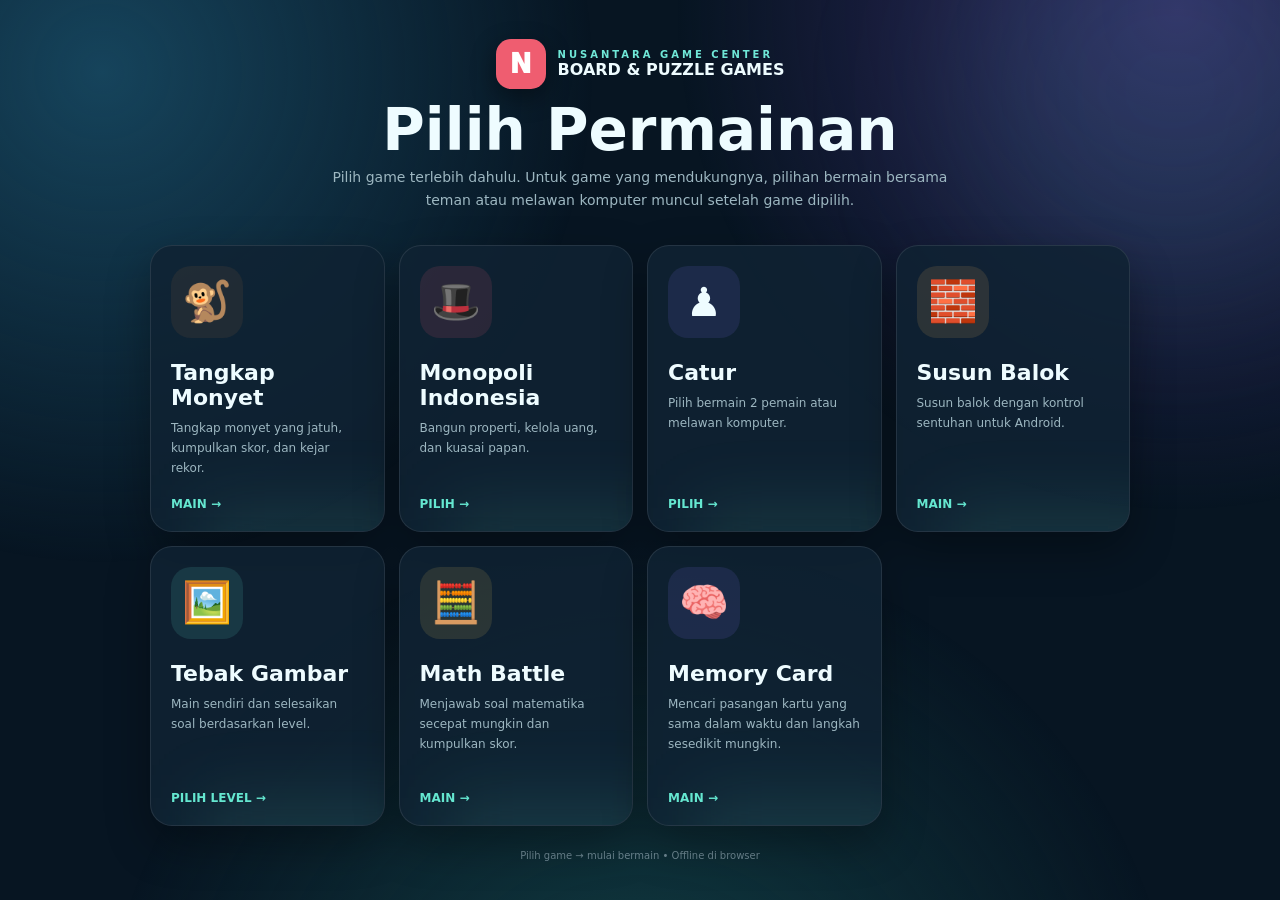
==== commit 283e4b84: "Add Math Battle and Memory Card to game menu" ====
--- a/index.html
+++ b/index.html
@@ -1 +1 @@
-<!DOCTYPE html><html lang="id"><head><meta charset="UTF-8"><meta name="viewport" content="width=device-width,initial-scale=1"><title>Nusantara Game Center</title><style>*{box-sizing:border-box}html,body{margin:0;min-height:100%;font-family:Inter,system-ui,-apple-system,Segoe UI,sans-serif}body{min-height:100vh;display:flex;align-items:center;justify-content:center;padding:24px;background:#071522;color:#eefcff;overflow-x:hidden;position:relative}body:before{content:'';position:fixed;inset:-20%;background:radial-gradient(circle at 20% 20%,#16445c 0,transparent 28%),radial-gradient(circle at 80% 15%,#31265f 0,transparent 28%),radial-gradient(circle at 50% 100%,#123f45 0,transparent 35%);z-index:-2}.glow{position:fixed;width:420px;height:420px;border-radius:50%;background:#43d9d01c;filter:blur(80px);top:-120px;right:-100px;z-index:-1}.wrap{width:min(980px,100%);text-align:center}.brand{display:inline-flex;align-items:center;gap:12px;margin-bottom:10px}.brandmark{width:50px;height:50px;border-radius:15px;background:#ef5d70;color:white;display:grid;place-items:center;font-weight:1000;font-size:26px;box-shadow:0 8px 25px #0006}.eyebrow{text-transform:uppercase;letter-spacing:3px;font-size:10px;color:#70e8d8;font-weight:800}h1{margin:4px 0 8px;font-size:clamp(30px,6vw,58px);line-height:.95}p{margin:0 auto;color:#9db7c1;max-width:620px;font-size:14px;line-height:1.6}.games{display:grid;grid-template-columns:repeat(4,1fr);gap:14px;margin-top:34px}.game{display:flex;flex-direction:column;text-align:left;text-decoration:none;color:inherit;min-height:280px;padding:20px;border:1px solid #ffffff18;border-radius:22px;background:#102333d9;box-shadow:0 18px 45px #0005;transition:.2s;position:relative;overflow:hidden}.game:hover{transform:translateY(-5px);border-color:#65e7d066}.game:after{content:'';position:absolute;inset:auto -20% -55% 20%;height:180px;background:#65e7d01c;filter:blur(35px)}.icon{width:72px;height:72px;border-radius:20px;display:grid;place-items:center;font-size:40px;background:#ffffff0d;margin-bottom:22px;position:relative;z-index:1}.game h2{font-size:22px;margin:0 0 7px;position:relative;z-index:1}.game span{font-size:12px;color:#9db7c1;line-height:1.5;position:relative;z-index:1}.play{margin-top:auto;padding-top:20px;color:#65e7d0;font-weight:900;font-size:12px;position:relative;z-index:1}.monkey .icon{background:#8b5e3c25}.mono .icon{background:#ef5d7020}.chess .icon{background:#8a7cf620}.blocks .icon{background:#f3b85c20}.guess .icon{background:#65e7d020}footer{margin-top:24px;color:#6f8994;font-size:10px}@media(max-width:850px){.games{grid-template-columns:repeat(2,1fr)}}@media(max-width:700px){body{padding:16px;align-items:flex-start}.wrap{padding-top:24px}.brandmark{width:42px;height:42px;font-size:22px}.eyebrow{font-size:8px;letter-spacing:2px}h1{font-size:34px}p{font-size:12px}.games{grid-template-columns:1fr;gap:10px;margin-top:24px}.game{min-height:0;height:108px;padding:14px 16px;display:grid;grid-template-columns:58px 1fr auto;grid-template-rows:auto auto;column-gap:14px;align-items:center}.icon{width:58px;height:58px;border-radius:16px;font-size:31px;grid-row:1/3;margin:0}.game h2{font-size:17px;margin:0}.game span{font-size:10px}.play{padding:0;grid-column:3;grid-row:1/3;white-space:nowrap}footer{margin-top:18px}}@media(max-width:390px){.wrap{padding-top:10px}.games{margin-top:18px}.game{height:96px;padding:11px 13px;grid-template-columns:50px 1fr auto;gap:10px}.icon{width:50px;height:50px;font-size:27px}.game h2{font-size:15px}.game span{font-size:9px}}</style></head><body><div class="glow"></div><main class="wrap"><div class="brand"><div class="brandmark">N</div><div style="text-align:left"><div class="eyebrow">Nusantara Game Center</div><strong>BOARD & PUZZLE GAMES</strong></div></div><h1>Pilih Permainan</h1><p>Pilih game terlebih dahulu. Untuk game yang mendukungnya, pilihan bermain bersama teman atau melawan komputer muncul setelah game dipilih.</p><section class="games"><a class="game monkey" href="cat.html"><div class="icon">🐒</div><div><h2>Tangkap Monyet</h2><span>Tangkap monyet yang jatuh, kumpulkan skor, dan kejar rekor.</span></div><div class="play">MAIN →</div></a><a class="game mono" href="games.html?game=monopoly"><div class="icon">🎩</div><div><h2>Monopoli Indonesia</h2><span>Bangun properti, kelola uang, dan kuasai papan.</span></div><div class="play">PILIH →</div></a><a class="game chess" href="games.html?game=chess"><div class="icon">♟</div><div><h2>Catur</h2><span>Pilih bermain 2 pemain atau melawan komputer.</span></div><div class="play">PILIH →</div></a><a class="game blocks" href="blocks.html"><div class="icon">🧱</div><div><h2>Susun Balok</h2><span>Susun balok dengan kontrol sentuhan untuk Android.</span></div><div class="play">MAIN →</div></a><a class="game guess" href="games.html?game=tebak-gambar"><div class="icon">🖼️</div><div><h2>Tebak Gambar</h2><span>Main sendiri dan selesaikan soal berdasarkan level.</span></div><div class="play">PILIH LEVEL →</div></a></section><footer>Pilih game → pilih mode/level → mulai bermain • Offline di browser</footer></main></body></html>+<!DOCTYPE html><html lang="id"><head><meta charset="UTF-8"><meta name="viewport" content="width=device-width,initial-scale=1"><title>Nusantara Game Center</title><style>*{box-sizing:border-box}html,body{margin:0;min-height:100%;font-family:Inter,system-ui,-apple-system,Segoe UI,sans-serif}body{min-height:100vh;display:flex;align-items:center;justify-content:center;padding:24px;background:#071522;color:#eefcff;overflow-x:hidden;position:relative}body:before{content:'';position:fixed;inset:-20%;background:radial-gradient(circle at 20% 20%,#16445c 0,transparent 28%),radial-gradient(circle at 80% 15%,#31265f 0,transparent 28%),radial-gradient(circle at 50% 100%,#123f45 0,transparent 35%);z-index:-2}.glow{position:fixed;width:420px;height:420px;border-radius:50%;background:#43d9d01c;filter:blur(80px);top:-120px;right:-100px;z-index:-1}.wrap{width:min(980px,100%);text-align:center}.brand{display:inline-flex;align-items:center;gap:12px;margin-bottom:10px}.brandmark{width:50px;height:50px;border-radius:15px;background:#ef5d70;color:white;display:grid;place-items:center;font-weight:1000;font-size:26px;box-shadow:0 8px 25px #0006}.eyebrow{text-transform:uppercase;letter-spacing:3px;font-size:10px;color:#70e8d8;font-weight:800}h1{margin:4px 0 8px;font-size:clamp(30px,6vw,58px);line-height:.95}p{margin:0 auto;color:#9db7c1;max-width:620px;font-size:14px;line-height:1.6}.games{display:grid;grid-template-columns:repeat(4,1fr);gap:14px;margin-top:34px}.game{display:flex;flex-direction:column;text-align:left;text-decoration:none;color:inherit;min-height:280px;padding:20px;border:1px solid #ffffff18;border-radius:22px;background:#102333d9;box-shadow:0 18px 45px #0005;transition:.2s;position:relative;overflow:hidden}.game:hover{transform:translateY(-5px);border-color:#65e7d066}.game:after{content:'';position:absolute;inset:auto -20% -55% 20%;height:180px;background:#65e7d01c;filter:blur(35px)}.icon{width:72px;height:72px;border-radius:20px;display:grid;place-items:center;font-size:40px;background:#ffffff0d;margin-bottom:22px;position:relative;z-index:1}.game h2{font-size:22px;margin:0 0 7px;position:relative;z-index:1}.game span{font-size:12px;color:#9db7c1;line-height:1.5;position:relative;z-index:1}.play{margin-top:auto;padding-top:20px;color:#65e7d0;font-weight:900;font-size:12px;position:relative;z-index:1}.monkey .icon{background:#8b5e3c25}.mono .icon{background:#ef5d7020}.chess .icon{background:#8a7cf620}.blocks .icon{background:#f3b85c20}.guess .icon{background:#65e7d020}.math .icon{background:#f0c95a20}.memory .icon{background:#8b7cf620}footer{margin-top:24px;color:#6f8994;font-size:10px}@media(max-width:850px){.games{grid-template-columns:repeat(2,1fr)}}@media(max-width:700px){body{padding:16px;align-items:flex-start}.wrap{padding-top:24px}.brandmark{width:42px;height:42px;font-size:22px}.eyebrow{font-size:8px;letter-spacing:2px}h1{font-size:34px}p{font-size:12px}.games{grid-template-columns:1fr;gap:10px;margin-top:24px}.game{min-height:0;height:108px;padding:14px 16px;display:grid;grid-template-columns:58px 1fr auto;grid-template-rows:auto auto;column-gap:14px;align-items:center}.icon{width:58px;height:58px;border-radius:16px;font-size:31px;grid-row:1/3;margin:0}.game h2{font-size:17px;margin:0}.game span{font-size:10px}.play{padding:0;grid-column:3;grid-row:1/3;white-space:nowrap}footer{margin-top:18px}}@media(max-width:390px){.wrap{padding-top:10px}.games{margin-top:18px}.game{height:96px;padding:11px 13px;grid-template-columns:50px 1fr auto;gap:10px}.icon{width:50px;height:50px;font-size:27px}.game h2{font-size:15px}.game span{font-size:9px}}</style></head><body><div class="glow"></div><main class="wrap"><div class="brand"><div class="brandmark">N</div><div style="text-align:left"><div class="eyebrow">Nusantara Game Center</div><strong>BOARD & PUZZLE GAMES</strong></div></div><h1>Pilih Permainan</h1><p>Pilih game terlebih dahulu. Untuk game yang mendukungnya, pilihan bermain bersama teman atau melawan komputer muncul setelah game dipilih.</p><section class="games"><a class="game monkey" href="cat.html"><div class="icon">🐒</div><div><h2>Tangkap Monyet</h2><span>Tangkap monyet yang jatuh, kumpulkan skor, dan kejar rekor.</span></div><div class="play">MAIN →</div></a><a class="game mono" href="games.html?game=monopoly"><div class="icon">🎩</div><div><h2>Monopoli Indonesia</h2><span>Bangun properti, kelola uang, dan kuasai papan.</span></div><div class="play">PILIH →</div></a><a class="game chess" href="games.html?game=chess"><div class="icon">♟</div><div><h2>Catur</h2><span>Pilih bermain 2 pemain atau melawan komputer.</span></div><div class="play">PILIH →</div></a><a class="game blocks" href="blocks.html"><div class="icon">🧱</div><div><h2>Susun Balok</h2><span>Susun balok dengan kontrol sentuhan untuk Android.</span></div><div class="play">MAIN →</div></a><a class="game guess" href="games.html?game=tebak-gambar"><div class="icon">🖼️</div><div><h2>Tebak Gambar</h2><span>Main sendiri dan selesaikan soal berdasarkan level.</span></div><div class="play">PILIH LEVEL →</div></a><a class="game math" href="math-battle.html"><div class="icon">🧮</div><div><h2>Math Battle</h2><span>Menjawab soal matematika secepat mungkin dan kumpulkan skor.</span></div><div class="play">MAIN →</div></a><a class="game memory" href="memory-card.html"><div class="icon">🧠</div><div><h2>Memory Card</h2><span>Mencari pasangan kartu yang sama dalam waktu dan langkah sesedikit mungkin.</span></div><div class="play">MAIN →</div></a></section><footer>Pilih game → mulai bermain • Offline di browser</footer></main></body></html>
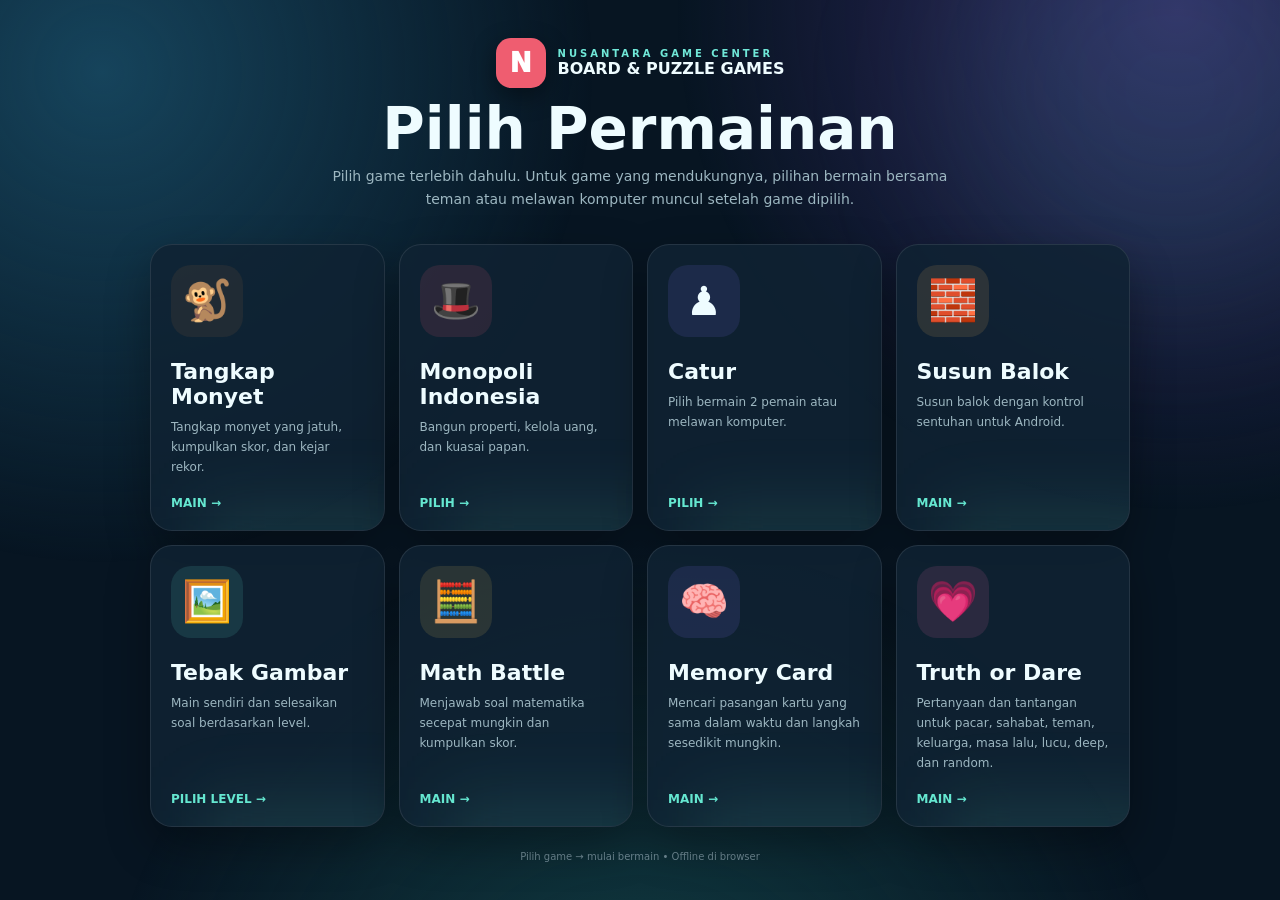
==== commit c2648ee9: "feat: add Truth or Dare to game menu" ====
--- a/index.html
+++ b/index.html
@@ -1 +1 @@
-<!DOCTYPE html><html lang="id"><head><meta charset="UTF-8"><meta name="viewport" content="width=device-width,initial-scale=1"><title>Nusantara Game Center</title><style>*{box-sizing:border-box}html,body{margin:0;min-height:100%;font-family:Inter,system-ui,-apple-system,Segoe UI,sans-serif}body{min-height:100vh;display:flex;align-items:center;justify-content:center;padding:24px;background:#071522;color:#eefcff;overflow-x:hidden;position:relative}body:before{content:'';position:fixed;inset:-20%;background:radial-gradient(circle at 20% 20%,#16445c 0,transparent 28%),radial-gradient(circle at 80% 15%,#31265f 0,transparent 28%),radial-gradient(circle at 50% 100%,#123f45 0,transparent 35%);z-index:-2}.glow{position:fixed;width:420px;height:420px;border-radius:50%;background:#43d9d01c;filter:blur(80px);top:-120px;right:-100px;z-index:-1}.wrap{width:min(980px,100%);text-align:center}.brand{display:inline-flex;align-items:center;gap:12px;margin-bottom:10px}.brandmark{width:50px;height:50px;border-radius:15px;background:#ef5d70;color:white;display:grid;place-items:center;font-weight:1000;font-size:26px;box-shadow:0 8px 25px #0006}.eyebrow{text-transform:uppercase;letter-spacing:3px;font-size:10px;color:#70e8d8;font-weight:800}h1{margin:4px 0 8px;font-size:clamp(30px,6vw,58px);line-height:.95}p{margin:0 auto;color:#9db7c1;max-width:620px;font-size:14px;line-height:1.6}.games{display:grid;grid-template-columns:repeat(4,1fr);gap:14px;margin-top:34px}.game{display:flex;flex-direction:column;text-align:left;text-decoration:none;color:inherit;min-height:280px;padding:20px;border:1px solid #ffffff18;border-radius:22px;background:#102333d9;box-shadow:0 18px 45px #0005;transition:.2s;position:relative;overflow:hidden}.game:hover{transform:translateY(-5px);border-color:#65e7d066}.game:after{content:'';position:absolute;inset:auto -20% -55% 20%;height:180px;background:#65e7d01c;filter:blur(35px)}.icon{width:72px;height:72px;border-radius:20px;display:grid;place-items:center;font-size:40px;background:#ffffff0d;margin-bottom:22px;position:relative;z-index:1}.game h2{font-size:22px;margin:0 0 7px;position:relative;z-index:1}.game span{font-size:12px;color:#9db7c1;line-height:1.5;position:relative;z-index:1}.play{margin-top:auto;padding-top:20px;color:#65e7d0;font-weight:900;font-size:12px;position:relative;z-index:1}.monkey .icon{background:#8b5e3c25}.mono .icon{background:#ef5d7020}.chess .icon{background:#8a7cf620}.blocks .icon{background:#f3b85c20}.guess .icon{background:#65e7d020}.math .icon{background:#f0c95a20}.memory .icon{background:#8b7cf620}footer{margin-top:24px;color:#6f8994;font-size:10px}@media(max-width:850px){.games{grid-template-columns:repeat(2,1fr)}}@media(max-width:700px){body{padding:16px;align-items:flex-start}.wrap{padding-top:24px}.brandmark{width:42px;height:42px;font-size:22px}.eyebrow{font-size:8px;letter-spacing:2px}h1{font-size:34px}p{font-size:12px}.games{grid-template-columns:1fr;gap:10px;margin-top:24px}.game{min-height:0;height:108px;padding:14px 16px;display:grid;grid-template-columns:58px 1fr auto;grid-template-rows:auto auto;column-gap:14px;align-items:center}.icon{width:58px;height:58px;border-radius:16px;font-size:31px;grid-row:1/3;margin:0}.game h2{font-size:17px;margin:0}.game span{font-size:10px}.play{padding:0;grid-column:3;grid-row:1/3;white-space:nowrap}footer{margin-top:18px}}@media(max-width:390px){.wrap{padding-top:10px}.games{margin-top:18px}.game{height:96px;padding:11px 13px;grid-template-columns:50px 1fr auto;gap:10px}.icon{width:50px;height:50px;font-size:27px}.game h2{font-size:15px}.game span{font-size:9px}}</style></head><body><div class="glow"></div><main class="wrap"><div class="brand"><div class="brandmark">N</div><div style="text-align:left"><div class="eyebrow">Nusantara Game Center</div><strong>BOARD & PUZZLE GAMES</strong></div></div><h1>Pilih Permainan</h1><p>Pilih game terlebih dahulu. Untuk game yang mendukungnya, pilihan bermain bersama teman atau melawan komputer muncul setelah game dipilih.</p><section class="games"><a class="game monkey" href="cat.html"><div class="icon">🐒</div><div><h2>Tangkap Monyet</h2><span>Tangkap monyet yang jatuh, kumpulkan skor, dan kejar rekor.</span></div><div class="play">MAIN →</div></a><a class="game mono" href="games.html?game=monopoly"><div class="icon">🎩</div><div><h2>Monopoli Indonesia</h2><span>Bangun properti, kelola uang, dan kuasai papan.</span></div><div class="play">PILIH →</div></a><a class="game chess" href="games.html?game=chess"><div class="icon">♟</div><div><h2>Catur</h2><span>Pilih bermain 2 pemain atau melawan komputer.</span></div><div class="play">PILIH →</div></a><a class="game blocks" href="blocks.html"><div class="icon">🧱</div><div><h2>Susun Balok</h2><span>Susun balok dengan kontrol sentuhan untuk Android.</span></div><div class="play">MAIN →</div></a><a class="game guess" href="games.html?game=tebak-gambar"><div class="icon">🖼️</div><div><h2>Tebak Gambar</h2><span>Main sendiri dan selesaikan soal berdasarkan level.</span></div><div class="play">PILIH LEVEL →</div></a><a class="game math" href="math-battle.html"><div class="icon">🧮</div><div><h2>Math Battle</h2><span>Menjawab soal matematika secepat mungkin dan kumpulkan skor.</span></div><div class="play">MAIN →</div></a><a class="game memory" href="memory-card.html"><div class="icon">🧠</div><div><h2>Memory Card</h2><span>Mencari pasangan kartu yang sama dalam waktu dan langkah sesedikit mungkin.</span></div><div class="play">MAIN →</div></a></section><footer>Pilih game → mulai bermain • Offline di browser</footer></main></body></html>+<!DOCTYPE html><html lang="id"><head><meta charset="UTF-8"><meta name="viewport" content="width=device-width,initial-scale=1"><title>Nusantara Game Center</title><style>*{box-sizing:border-box}html,body{margin:0;min-height:100%;font-family:Inter,system-ui,-apple-system,Segoe UI,sans-serif}body{min-height:100vh;display:flex;align-items:center;justify-content:center;padding:24px;background:#071522;color:#eefcff;overflow-x:hidden;position:relative}body:before{content:'';position:fixed;inset:-20%;background:radial-gradient(circle at 20% 20%,#16445c 0,transparent 28%),radial-gradient(circle at 80% 15%,#31265f 0,transparent 28%),radial-gradient(circle at 50% 100%,#123f45 0,transparent 35%);z-index:-2}.glow{position:fixed;width:420px;height:420px;border-radius:50%;background:#43d9d01c;filter:blur(80px);top:-120px;right:-100px;z-index:-1}.wrap{width:min(980px,100%);text-align:center}.brand{display:inline-flex;align-items:center;gap:12px;margin-bottom:10px}.brandmark{width:50px;height:50px;border-radius:15px;background:#ef5d70;color:white;display:grid;place-items:center;font-weight:1000;font-size:26px;box-shadow:0 8px 25px #0006}.eyebrow{text-transform:uppercase;letter-spacing:3px;font-size:10px;color:#70e8d8;font-weight:800}h1{margin:4px 0 8px;font-size:clamp(30px,6vw,58px);line-height:.95}p{margin:0 auto;color:#9db7c1;max-width:620px;font-size:14px;line-height:1.6}.games{display:grid;grid-template-columns:repeat(4,1fr);gap:14px;margin-top:34px}.game{display:flex;flex-direction:column;text-align:left;text-decoration:none;color:inherit;min-height:280px;padding:20px;border:1px solid #ffffff18;border-radius:22px;background:#102333d9;box-shadow:0 18px 45px #0005;transition:.2s;position:relative;overflow:hidden}.game:hover{transform:translateY(-5px);border-color:#65e7d066}.game:after{content:'';position:absolute;inset:auto -20% -55% 20%;height:180px;background:#65e7d01c;filter:blur(35px)}.icon{width:72px;height:72px;border-radius:20px;display:grid;place-items:center;font-size:40px;background:#ffffff0d;margin-bottom:22px;position:relative;z-index:1}.game h2{font-size:22px;margin:0 0 7px;position:relative;z-index:1}.game span{font-size:12px;color:#9db7c1;line-height:1.5;position:relative;z-index:1}.play{margin-top:auto;padding-top:20px;color:#65e7d0;font-weight:900;font-size:12px;position:relative;z-index:1}.monkey .icon{background:#8b5e3c25}.mono .icon{background:#ef5d7020}.chess .icon{background:#8a7cf620}.blocks .icon{background:#f3b85c20}.guess .icon{background:#65e7d020}.math .icon{background:#f0c95a20}.memory .icon{background:#8b7cf620}.truth .icon{background:#e86aa522}footer{margin-top:24px;color:#6f8994;font-size:10px}@media(max-width:850px){.games{grid-template-columns:repeat(2,1fr)}}@media(max-width:700px){body{padding:16px;align-items:flex-start}.wrap{padding-top:24px}.brandmark{width:42px;height:42px;font-size:22px}.eyebrow{font-size:8px;letter-spacing:2px}h1{font-size:34px}p{font-size:12px}.games{grid-template-columns:1fr;gap:10px;margin-top:24px}.game{min-height:0;height:108px;padding:14px 16px;display:grid;grid-template-columns:58px 1fr auto;grid-template-rows:auto auto;column-gap:14px;align-items:center}.icon{width:58px;height:58px;border-radius:16px;font-size:31px;grid-row:1/3;margin:0}.game h2{font-size:17px;margin:0}.game span{font-size:10px}.play{padding:0;grid-column:3;grid-row:1/3;white-space:nowrap}footer{margin-top:18px}}@media(max-width:390px){.wrap{padding-top:10px}.games{margin-top:18px}.game{height:96px;padding:11px 13px;grid-template-columns:50px 1fr auto;gap:10px}.icon{width:50px;height:50px;font-size:27px}.game h2{font-size:15px}.game span{font-size:9px}}</style></head><body><div class="glow"></div><main class="wrap"><div class="brand"><div class="brandmark">N</div><div style="text-align:left"><div class="eyebrow">Nusantara Game Center</div><strong>BOARD & PUZZLE GAMES</strong></div></div><h1>Pilih Permainan</h1><p>Pilih game terlebih dahulu. Untuk game yang mendukungnya, pilihan bermain bersama teman atau melawan komputer muncul setelah game dipilih.</p><section class="games"><a class="game monkey" href="cat.html"><div class="icon">🐒</div><div><h2>Tangkap Monyet</h2><span>Tangkap monyet yang jatuh, kumpulkan skor, dan kejar rekor.</span></div><div class="play">MAIN →</div></a><a class="game mono" href="games.html?game=monopoly"><div class="icon">🎩</div><div><h2>Monopoli Indonesia</h2><span>Bangun properti, kelola uang, dan kuasai papan.</span></div><div class="play">PILIH →</div></a><a class="game chess" href="games.html?game=chess"><div class="icon">♟</div><div><h2>Catur</h2><span>Pilih bermain 2 pemain atau melawan komputer.</span></div><div class="play">PILIH →</div></a><a class="game blocks" href="blocks.html"><div class="icon">🧱</div><div><h2>Susun Balok</h2><span>Susun balok dengan kontrol sentuhan untuk Android.</span></div><div class="play">MAIN →</div></a><a class="game guess" href="games.html?game=tebak-gambar"><div class="icon">🖼️</div><div><h2>Tebak Gambar</h2><span>Main sendiri dan selesaikan soal berdasarkan level.</span></div><div class="play">PILIH LEVEL →</div></a><a class="game math" href="math-battle.html"><div class="icon">🧮</div><div><h2>Math Battle</h2><span>Menjawab soal matematika secepat mungkin dan kumpulkan skor.</span></div><div class="play">MAIN →</div></a><a class="game memory" href="memory-card.html"><div class="icon">🧠</div><div><h2>Memory Card</h2><span>Mencari pasangan kartu yang sama dalam waktu dan langkah sesedikit mungkin.</span></div><div class="play">MAIN →</div></a><a class="game truth" href="truth-or-dare.html"><div class="icon">💗</div><div><h2>Truth or Dare</h2><span>Pertanyaan dan tantangan untuk pacar, sahabat, teman, keluarga, masa lalu, lucu, deep, dan random.</span></div><div class="play">MAIN →</div></a></section><footer>Pilih game → mulai bermain • Offline di browser</footer></main></body></html>
